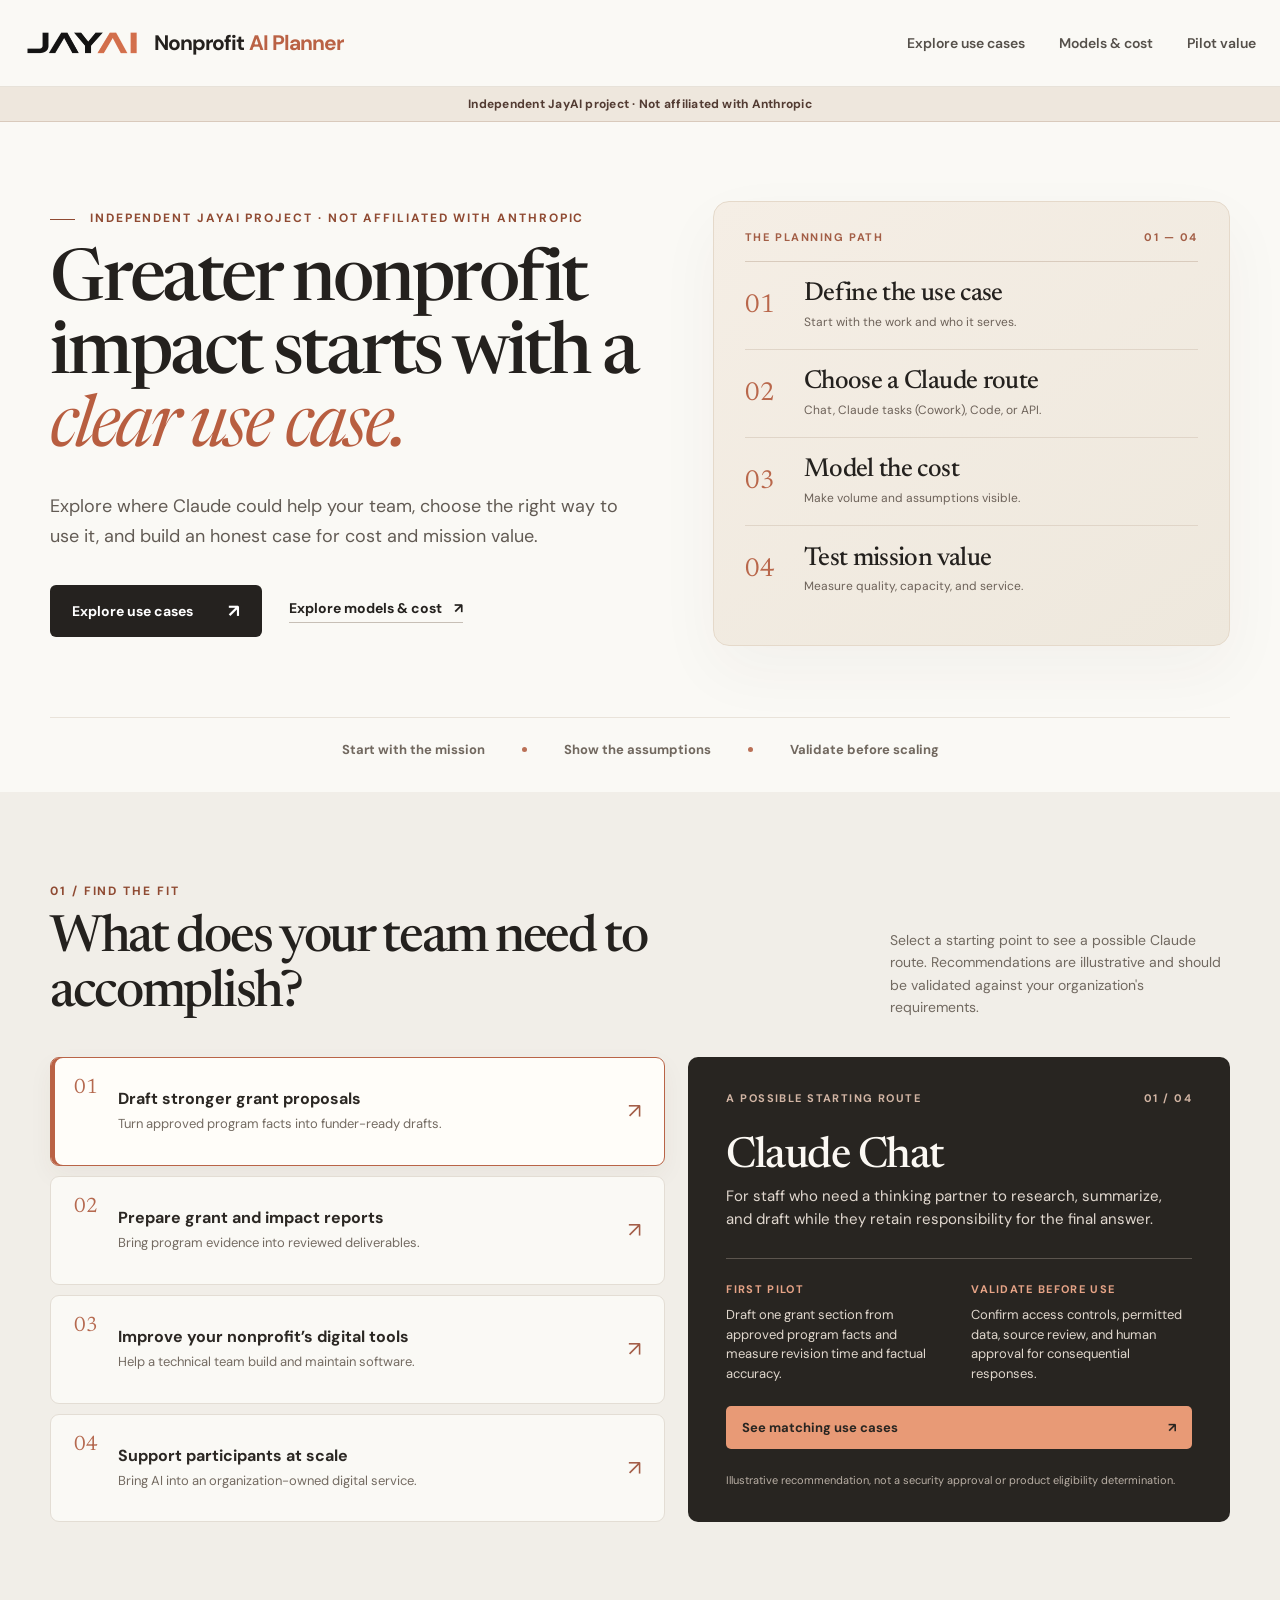
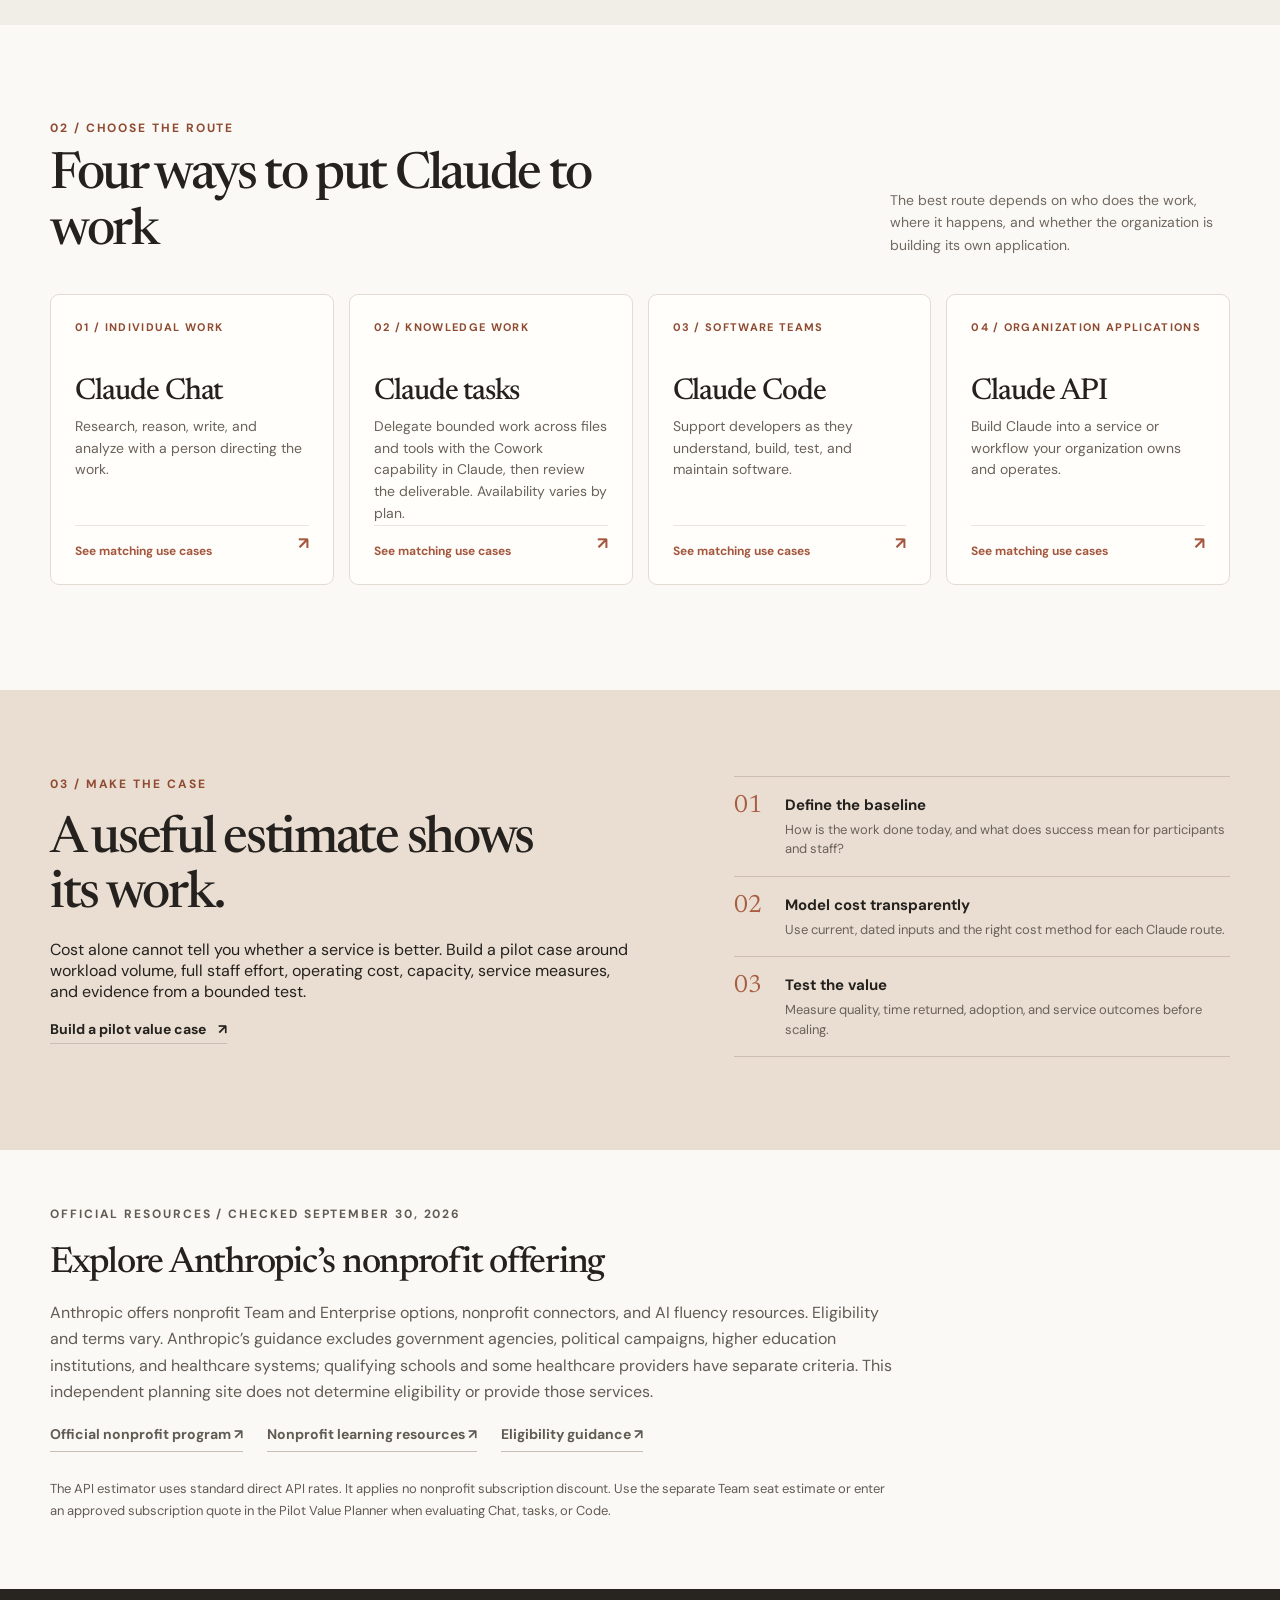
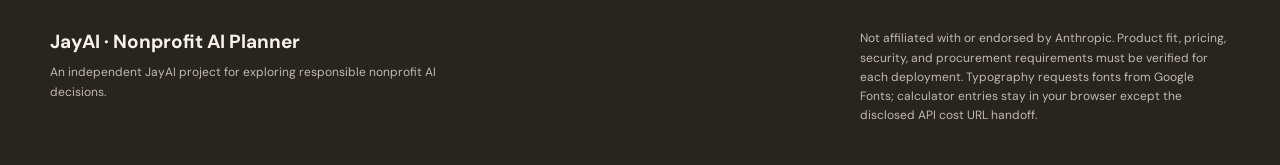
==== index.html @ 9b3931d1 "Build JayAI nonprofit AI planner with tailored catalog and cost handoffs" ====
<!doctype html>
<html lang="en">
  <head>
    <meta charset="UTF-8" />
    <meta name="viewport" content="width=device-width, initial-scale=1" />
    <meta name="theme-color" content="#faf9f5" />
    <meta name="description" content="Explore how nonprofit teams could use Claude to improve service delivery, estimate cost, and plan measurable outcomes." />
    <title>JayAI Nonprofit AI Planner | Explore a path from use case to mission value</title>
    <link rel="icon" href="assets/jayai-favicon.svg" type="image/svg+xml" />
    <link rel="stylesheet" href="styles.css?v=mobile-path-1" />
    <script src="app.js?v=mobile-path-1" defer></script>
  </head>
  <body>
    <a class="skip-link" href="#main">Skip to content</a>
    <header class="site-header">
      <div class="header-inner">
        <a class="brand" href="#top" aria-label="JayAI nonprofit planner home">
          <img src="assets/jayai-wordmark-transparent.png" alt="" width="120" height="34" />
          <span>Nonprofit<span class="brand-accent"> AI Planner</span></span>
        </a>
        <nav aria-label="Main navigation">
          <a href="use-cases.html">Explore use cases</a>
          <a href="models.html">Models & cost</a>
          <a href="pilot-value.html">Pilot value</a>
        </nav>
      </div>
    </header>

    <p class="independence-banner">Independent JayAI project · Not affiliated with Anthropic</p>
    <main id="main">
      <section class="hero wrap" id="top" aria-labelledby="hero-title">
        <div class="hero-copy">
          <p class="eyebrow"><span class="eyebrow-rule"></span> Independent JayAI project · Not affiliated with Anthropic</p>
          <h1 id="hero-title">Greater nonprofit impact starts with a <em>clear use case.</em></h1>
          <p class="hero-lede">Explore where Claude could help your team, choose the right way to use it, and build an honest case for cost and mission value.</p>
          <div class="hero-actions">
            <a class="button button-primary" href="use-cases.html">Explore use cases <span aria-hidden="true">↗</span></a>
            <a class="text-link" href="models.html">Explore models & cost <span aria-hidden="true">↗</span></a>
          </div>
        </div>
        <div class="hero-path">
          <div class="path-heading"><span>The planning path</span><span>01 — 04</span></div>
          <ol class="path-steps">
            <li><span class="path-number">01</span><div><strong>Define the use case</strong><p>Start with the work and who it serves.</p></div></li>
            <li><span class="path-number">02</span><div><strong>Choose a Claude route</strong><p>Chat, Claude tasks (Cowork), Code, or API.</p></div></li>
            <li><span class="path-number">03</span><div><strong>Model the cost</strong><p>Make volume and assumptions visible.</p></div></li>
            <li><span class="path-number">04</span><div><strong>Test mission value</strong><p>Measure quality, capacity, and service.</p></div></li>
          </ol>
        </div>
      </section>

      <div class="trust-line wrap" aria-label="Planning principles">
        <span>Start with the mission</span><span class="principle-separator" aria-hidden="true"></span>
        <span>Show the assumptions</span><span class="principle-separator" aria-hidden="true"></span>
        <span>Validate before scaling</span>
      </div>

      <section class="explore-section" id="explore" aria-labelledby="explore-title">
        <div class="wrap">
          <div class="section-heading">
            <div><p class="eyebrow">01 / Find the fit</p><h2 id="explore-title">What does your team need to accomplish?</h2></div>
            <p>Select a starting point to see a possible Claude route. Recommendations are illustrative and should be validated against your organization's requirements.</p>
          </div>
          <div class="explore-layout">
            <div class="scenario-list" role="group" aria-label="Nonprofit use case examples">
              <button class="scenario is-active" type="button" data-scenario="policy" aria-pressed="true"><span class="scenario-number">01</span><span class="scenario-text"><strong>Draft stronger grant proposals</strong><small>Turn approved program facts into funder-ready drafts.</small></span><span class="scenario-arrow" aria-hidden="true">↗</span></button>
              <button class="scenario" type="button" data-scenario="casework" aria-pressed="false"><span class="scenario-number">02</span><span class="scenario-text"><strong>Prepare grant and impact reports</strong><small>Bring program evidence into reviewed deliverables.</small></span><span class="scenario-arrow" aria-hidden="true">↗</span></button>
              <button class="scenario" type="button" data-scenario="software" aria-pressed="false"><span class="scenario-number">03</span><span class="scenario-text"><strong>Improve your nonprofit’s digital tools</strong><small>Help a technical team build and maintain software.</small></span><span class="scenario-arrow" aria-hidden="true">↗</span></button>
              <button class="scenario" type="button" data-scenario="participant" aria-pressed="false"><span class="scenario-number">04</span><span class="scenario-text"><strong>Support participants at scale</strong><small>Bring AI into an organization-owned digital service.</small></span><span class="scenario-arrow" aria-hidden="true">↗</span></button>
            </div>
            <article class="recommendation" aria-live="polite" aria-atomic="true">
              <div class="recommendation-top"><span class="result-label">A possible starting route</span><span class="result-indicator" id="result-index">01 / 04</span></div>
              <h3 id="route-title">Claude Chat</h3>
              <p class="result-purpose" id="route-purpose">For staff who need a thinking partner to research, summarize, and draft while they retain responsibility for the final answer.</p>
              <div class="result-divider"></div>
              <dl class="result-details"><div><dt>First pilot</dt><dd id="pilot-text">Draft one grant section from approved program facts and measure revision time and factual accuracy.</dd></div><div><dt>Validate before use</dt><dd id="check-text">Confirm access controls, permitted data, source review, and human approval for consequential responses.</dd></div></dl>
              <a class="recommendation-next" id="route-next" href="use-cases.html?route=Chat">See matching use cases <span aria-hidden="true">↗</span></a>
              <p class="result-note">Illustrative recommendation, not a security approval or product eligibility determination.</p>
            </article>
          </div>
        </div>
      </section>

      <section class="routes-section wrap" id="routes" aria-labelledby="routes-title">
        <div class="section-heading routes-heading"><div><p class="eyebrow">02 / Choose the route</p><h2 id="routes-title">Four ways to put Claude to work</h2></div><p>The best route depends on who does the work, where it happens, and whether the organization is building its own application.</p></div>
        <div class="route-grid">
          <article class="route-card"><span class="route-card-index">01 / Individual work</span><h3>Claude Chat</h3><p>Research, reason, write, and analyze with a person directing the work.</p><a class="route-card-foot" href="use-cases.html?route=Chat">See matching use cases <span aria-hidden="true">↗</span></a></article>
          <article class="route-card"><span class="route-card-index">02 / Knowledge work</span><h3>Claude tasks</h3><p>Delegate bounded work across files and tools with the Cowork capability in Claude, then review the deliverable. Availability varies by plan.</p><a class="route-card-foot" href="use-cases.html?route=Cowork">See matching use cases <span aria-hidden="true">↗</span></a></article>
          <article class="route-card"><span class="route-card-index">03 / Software teams</span><h3>Claude Code</h3><p>Support developers as they understand, build, test, and maintain software.</p><a class="route-card-foot" href="use-cases.html?route=Code">See matching use cases <span aria-hidden="true">↗</span></a></article>
          <article class="route-card"><span class="route-card-index">04 / Organization applications</span><h3>Claude API</h3><p>Build Claude into a service or workflow your organization owns and operates.</p><a class="route-card-foot" href="use-cases.html?route=API">See matching use cases <span aria-hidden="true">↗</span></a></article>
        </div>
      </section>

      <section class="approach-section" id="approach" aria-labelledby="approach-title"><div class="wrap approach-layout"><div><p class="eyebrow">03 / Make the case</p><h2 id="approach-title">A useful estimate shows its work.</h2><p>Cost alone cannot tell you whether a service is better. Build a pilot case around workload volume, full staff effort, operating cost, capacity, service measures, and evidence from a bounded test.</p><a class="text-link" href="pilot-value.html">Build a pilot value case <span aria-hidden="true">↗</span></a></div><ol class="approach-steps"><li><span>01</span><div><strong>Define the baseline</strong><p>How is the work done today, and what does success mean for participants and staff?</p></div></li><li><span>02</span><div><strong>Model cost transparently</strong><p>Use current, dated inputs and the right cost method for each Claude route.</p></div></li><li><span>03</span><div><strong>Test the value</strong><p>Measure quality, time returned, adoption, and service outcomes before scaling.</p></div></li></ol></div></section>
      <section class="nonprofit-context wrap" aria-labelledby="nonprofit-context-title"><p class="eyebrow">Official resources / checked September 30, 2026</p><h2 id="nonprofit-context-title">Explore Anthropic’s nonprofit offering</h2><p>Anthropic offers nonprofit Team and Enterprise options, nonprofit connectors, and AI fluency resources. Eligibility and terms vary. Anthropic’s guidance excludes government agencies, political campaigns, higher education institutions, and healthcare systems; qualifying schools and some healthcare providers have separate criteria. This independent planning site does not determine eligibility or provide those services.</p><p><a class="text-link" href="https://claude.com/solutions/nonprofits" target="_blank" rel="noopener noreferrer">Official nonprofit program ↗</a> <a class="text-link" href="https://academy.claude.com/collections/nonprofits" target="_blank" rel="noopener noreferrer">Nonprofit learning resources ↗</a> <a class="text-link" href="https://academy.claude.com/tutorials/getting-started-with-claude-for-nonprofits" target="_blank" rel="noopener noreferrer">Eligibility guidance ↗</a></p><p class="context-small">The API estimator uses standard direct API rates. It applies no nonprofit subscription discount. Use the separate Team seat estimate or enter an approved subscription quote in the Pilot Value Planner when evaluating Chat, tasks, or Code.</p></section>
    </main>

    <footer class="site-footer"><div class="wrap footer-inner"><div><strong>JayAI · Nonprofit AI Planner</strong><p>An independent JayAI project for exploring responsible nonprofit AI decisions.</p></div><p>Not affiliated with or endorsed by Anthropic. Product fit, pricing, security, and procurement requirements must be verified for each deployment. Typography requests fonts from Google Fonts; calculator entries stay in your browser except the disclosed API cost URL handoff.</p></div></footer>
  </body>
</html>
---- styles.css ----
@import url('https://fonts.googleapis.com/css2?family=DM+Sans:wght@400;500;600;700&family=Newsreader:opsz,wght@6..72,400;6..72,500;6..72,600&display=swap');

:root{font-family:'DM Sans',system-ui,sans-serif;color:#24211e;background:#faf9f5;font-synthesis:none;scroll-behavior:smooth}
*{box-sizing:border-box}body{margin:0}button,a{font:inherit}a{color:inherit;text-decoration:none}button{cursor:pointer;color:inherit}img{display:block;max-width:100%}.wrap{width:min(1180px,calc(100% - 48px));margin-inline:auto}.skip-link{position:absolute;left:16px;top:-80px;background:#24211e;color:#fff;padding:12px;z-index:10}.skip-link:focus{top:10px}a:focus-visible,button:focus-visible{outline:3px solid #bd694b;outline-offset:4px}
.site-header{border-bottom:1px solid #e7e2d9;background:#faf9f5}.header-inner{width:min(1280px,calc(100% - 48px));margin:auto;min-height:86px;display:flex;align-items:center;justify-content:space-between;gap:30px}.brand{display:flex;align-items:center;gap:10px;font-size:21px;font-weight:700;letter-spacing:-.055em;white-space:nowrap}.brand img{width:120px;height:34px;object-fit:cover;}.brand-accent{color:#ba6245}.site-header nav{display:flex;gap:34px;font-size:14px;font-weight:600;color:#55504a}.site-header nav a:hover,.text-link:hover{color:#b96043}
.hero{min-height:595px;display:grid;grid-template-columns:minmax(0,1.08fr) minmax(0,.92fr);align-items:center;gap:56px;padding-block:72px 64px}.eyebrow{font-size:12px;font-weight:700;letter-spacing:.16em;text-transform:uppercase;color:#a9573d;margin:0 0 21px}.eyebrow-rule{display:inline-block;width:25px;height:1px;background:currentColor;vertical-align:middle;margin-right:10px}.hero h1,.section-heading h2,.approach-layout h2{font-family:Newsreader,Georgia,serif;letter-spacing:-.045em;font-weight:500}.hero h1{font-size:clamp(51px,5.6vw,80px);line-height:1.02;max-width:720px;margin:0}.hero h1 em{font-weight:400;color:#b85e40}.hero-lede{font-size:18px;line-height:1.65;max-width:590px;color:#625b54;margin:26px 0 33px}.hero-actions{display:flex;align-items:center;gap:27px;flex-wrap:wrap}.button{display:inline-flex;align-items:center;justify-content:center;gap:35px;padding:17px 22px;border-radius:6px;font-weight:700;font-size:14px}.button-primary{background:#25221f;color:white}.button-primary:hover{background:#a9573d}.button span{font-size:18px;line-height:0}.text-link{font-size:14px;font-weight:700;border-bottom:1px solid #c7bfb6;padding-bottom:5px}.text-link span{margin-left:9px}
.hero-path{min-height:445px;min-width:0;padding:28px 31px 26px;border:1px solid #e5d9ca;border-radius:16px;background:linear-gradient(145deg,#f5eee5,#eee8dd);box-shadow:0 24px 65px #5138290b}.path-heading{display:flex;justify-content:space-between;gap:15px;padding-bottom:17px;border-bottom:1px solid #d9cbbd;color:#a35e46;font-size:11px;font-weight:700;letter-spacing:.14em;text-transform:uppercase}.path-steps{list-style:none;margin:0;padding:0}.path-steps li{display:grid;grid-template-columns:42px minmax(0,1fr);gap:17px;align-items:center;min-height:88px;border-bottom:1px solid #e0d5c8}.path-steps li:last-child{border-bottom:0}.path-number{font-family:Newsreader,Georgia,serif;font-size:26px;color:#b9674b}.path-steps strong{display:block;font-family:Newsreader,Georgia,serif;font-size:26px;font-weight:500;letter-spacing:-.025em;line-height:1.1}.path-steps p{margin:5px 0 0;color:#6d6259;font-size:12px;line-height:1.45}
.trust-line{display:flex;align-items:center;justify-content:center;gap:37px;padding:23px 0 34px;color:#71685f;font-size:13px;font-weight:700;border-top:1px solid #e9e3da}.principle-separator{width:5px;height:5px;flex:0 0 5px;border-radius:50%;background:#ba7056}
.explore-section{background:#f1eee8;padding:91px 0 103px}.section-heading{display:flex;align-items:end;justify-content:space-between;gap:55px;margin-bottom:34px}.section-heading .eyebrow{margin-bottom:13px}.section-heading h2,.approach-layout h2{font-size:clamp(38px,4vw,56px);line-height:1.08;margin:0;max-width:650px}.section-heading>p{max-width:340px;margin:0 0 4px;color:#716960;font-size:14px;line-height:1.6}.explore-layout{display:grid;grid-template-columns:1fr .88fr;gap:23px}.scenario-list{display:grid;gap:10px}.scenario{background:#faf9f5;border:1px solid #e3ddd4;border-radius:9px;display:flex;align-items:center;text-align:left;gap:20px;min-height:98px;padding:20px 23px;color:#2b2723;transition:background .18s,border-color .18s,transform .18s}.scenario:hover{border-color:#bb806c;transform:translateY(-2px)}.scenario.is-active{background:#fffdf9;border-color:#b96447;box-shadow:inset 4px 0 #ba6245,0 9px 24px #4a37200d}.scenario-number{align-self:flex-start;font-family:Newsreader,serif;font-size:21px;color:#b5694f}.scenario-text{display:grid;gap:6px;flex:1}.scenario-text strong{font-size:16px}.scenario-text small{font-size:13px;line-height:1.4;color:#746b62}.scenario-arrow{color:#a35d47;font-size:21px}.recommendation{background:#282521;color:#fbf8f3;border-radius:10px;min-height:425px;padding:34px 38px;display:flex;flex-direction:column}.recommendation-top{display:flex;justify-content:space-between;gap:15px;font-size:11px;font-weight:700;letter-spacing:.13em;text-transform:uppercase;color:#d2b5a4}.recommendation h3{font-family:Newsreader,serif;font-weight:500;font-size:43px;letter-spacing:-.035em;margin:30px 0 7px}.result-purpose{font-size:15px;line-height:1.55;color:#e1d8cf;margin:0}.result-divider{height:1px;background:#5c554e;margin:27px 0 23px}.result-details{display:grid;grid-template-columns:1fr 1fr;gap:24px;margin:0}.result-details dt{font-size:11px;letter-spacing:.12em;text-transform:uppercase;font-weight:700;color:#e7a487;margin-bottom:9px}.result-details dd{margin:0;font-size:13px;line-height:1.5;color:#e0d7cd}.result-note{margin:auto 0 0;padding-top:24px;font-size:11px;color:#b9afa5;line-height:1.4}
.routes-section{padding-block:95px 105px}.route-grid{display:grid;grid-template-columns:repeat(4,minmax(0,1fr));gap:15px}.route-card{min-height:285px;border:1px solid #e3dcd2;border-radius:9px;background:#fffefa;padding:25px 24px;display:flex;flex-direction:column}.route-card-index{color:#ae6147;font-size:11px;letter-spacing:.12em;text-transform:uppercase;font-weight:700}.route-card h3{font-family:Newsreader,serif;font-size:30px;font-weight:500;letter-spacing:-.035em;margin:43px 0 9px}.route-card p{font-size:14px;line-height:1.55;color:#6a625a;margin:0}.route-card-foot{display:flex;justify-content:space-between;gap:8px;color:#a4573e;font-size:12px;font-weight:700;border-top:1px solid #ece5db;padding-top:17px;margin-top:auto}.route-card-foot span{font-size:17px;line-height:0}
.approach-section{background:#e9ded1;padding:86px 0 93px}.approach-layout{display:grid;grid-template-columns:1fr .85fr;gap:100px}.approach-layout h2{max-width:500px}.approach-layout>div>p:last-child{font-size:16px;line-height:1.65;color:#5c544d;max-width:530px}.approach-steps{list-style:none;padding:0;margin:0}.approach-steps li{display:flex;gap:23px;padding:17px 0;border-bottom:1px solid #cdbeb0}.approach-steps li:first-child{border-top:1px solid #cdbeb0}.approach-steps li>span{font-family:Newsreader,serif;font-size:25px;color:#a85d43}.approach-steps strong{font-size:15px}.approach-steps p{font-size:13px;line-height:1.5;color:#6a625a;margin:5px 0 0}.site-footer{background:#282521;color:#f8f2e9;padding:40px 0}.footer-inner{display:flex;justify-content:space-between;gap:40px}.footer-inner>div{max-width:420px}.footer-inner strong{font-size:19px}.footer-inner p{font-size:12px;line-height:1.6;color:#c2b8ae;margin:9px 0 0}.footer-inner>p{max-width:370px;margin:0}
@media(max-width:960px){.hero{gap:25px}.hero-path{padding:22px;min-height:390px}.path-steps li{min-height:78px}.path-steps strong{font-size:23px}.route-grid{grid-template-columns:repeat(2,1fr)}.approach-layout{gap:50px}.explore-layout{grid-template-columns:1fr}.recommendation{min-height:370px}}
@media(max-width:680px){.wrap,.header-inner{width:min(100% - 32px,1180px)}.header-inner{min-height:92px;flex-wrap:wrap;align-content:center;gap:8px}.brand{font-size:19px}.brand img{width:96px;height:29px}.site-header nav{width:100%;gap:18px;font-size:11px;overflow-x:auto;white-space:nowrap;padding-bottom:3px}.hero{display:flex;flex-direction:column;align-items:stretch;gap:35px;padding-block:57px 30px;min-height:0}.hero h1{font-size:clamp(47px,12vw,65px)}.hero-lede{font-size:16px}.hero-path{min-height:0;padding:19px 21px;border-radius:12px}.path-heading{padding-bottom:12px;font-size:10px}.path-steps li{grid-template-columns:32px minmax(0,1fr);gap:12px;min-height:66px}.path-number{font-size:22px}.path-steps strong{font-size:21px}.path-steps p{font-size:11px;margin-top:2px}.trust-line{gap:12px;justify-content:space-between;font-size:10px;text-align:center;padding:20px 0 24px}.principle-separator{width:4px;height:4px;flex-basis:4px}.explore-section,.routes-section,.approach-section{padding-block:65px}.section-heading{display:block}.section-heading h2,.approach-layout h2{font-size:42px}.section-heading>p{max-width:100%;margin-top:17px}.scenario{min-height:88px;padding:17px;gap:13px}.scenario-text strong{font-size:14px}.scenario-text small{font-size:12px}.recommendation{padding:27px 24px}.result-details{grid-template-columns:1fr;gap:17px}.route-grid{grid-template-columns:1fr}.route-card{min-height:220px}.route-card h3{margin-top:26px}.approach-layout{grid-template-columns:1fr;gap:30px}.footer-inner{display:block}.footer-inner>p{margin-top:25px}}
@media(prefers-reduced-motion:reduce){:root{scroll-behavior:auto}.scenario{transition:none}}
.independence-banner{margin:0;background:#eee7dd;border-bottom:1px solid #d9cabc;color:#523b32;padding:9px 24px;text-align:center;font-size:12px;font-weight:700;letter-spacing:.02em}
.field-error{display:block;color:#9c382c;font-size:11px;line-height:1.4;font-weight:700;margin:4px 0 0}
.field-error:empty{display:none}
[aria-invalid="true"]{border-color:#9c382c!important}
.noscript-note{padding:16px;text-align:center;background:#fff1e7;color:#592e21}
.eyebrow,.route-card-index{color:#8f4a32}
.site-header nav a{display:inline-flex;align-items:center;min-height:30px}
.catalog-view button span{opacity:1;color:#554e46}
.recommendation-next{display:inline-flex;align-items:center;justify-content:space-between;gap:16px;margin-top:23px;padding:13px 16px;border-radius:5px;background:#e89a76;color:#282521;font-size:13px;font-weight:700}
.recommendation-next:hover{background:#f3b28e}
@media(max-width:680px){.recommendation{min-height:0;scroll-margin-top:16px}.recommendation h3{margin-top:22px}.recommendation-next{width:100%}}
.mobile-live-summary{display:none}
@media(max-width:680px){.mobile-live-summary:not([hidden]){position:fixed;z-index:20;left:0;right:0;bottom:0;display:flex;align-items:center;justify-content:space-between;gap:14px;min-height:68px;padding:10px 18px calc(10px + env(safe-area-inset-bottom));background:#282521;color:#faf7f1;box-shadow:0 -8px 30px #24211e33}.mobile-live-summary span{display:grid;gap:3px;min-width:0}.mobile-live-summary small{font-size:10px;line-height:1.2;color:#e2b199}.mobile-live-summary strong{font-size:16px;line-height:1.2;overflow-wrap:anywhere}.mobile-live-summary .mobile-summary-arrow{display:block;font-size:20px;color:#e89a76}.mobile-live-summary:focus-visible{outline:3px solid #e89a76;outline-offset:-4px}}

/* The longer nonprofit name needs its own narrow-screen header treatment. */
.nonprofit-context{padding-block:55px}.nonprofit-context h2{font-family:Newsreader,Georgia,serif;font-size:36px;font-weight:500;letter-spacing:-.035em;margin:0 0 18px}.nonprofit-context p{max-width:850px;line-height:1.65;color:#625b54}.nonprofit-context .text-link{display:inline-block;margin:0 20px 10px 0}.context-small{font-size:13px}.brand>span{letter-spacing:-.045em}
@media(max-width:480px){.brand{font-size:17px;gap:7px}.brand img{width:72px;height:24px}.nonprofit-context h2{font-size:30px}}
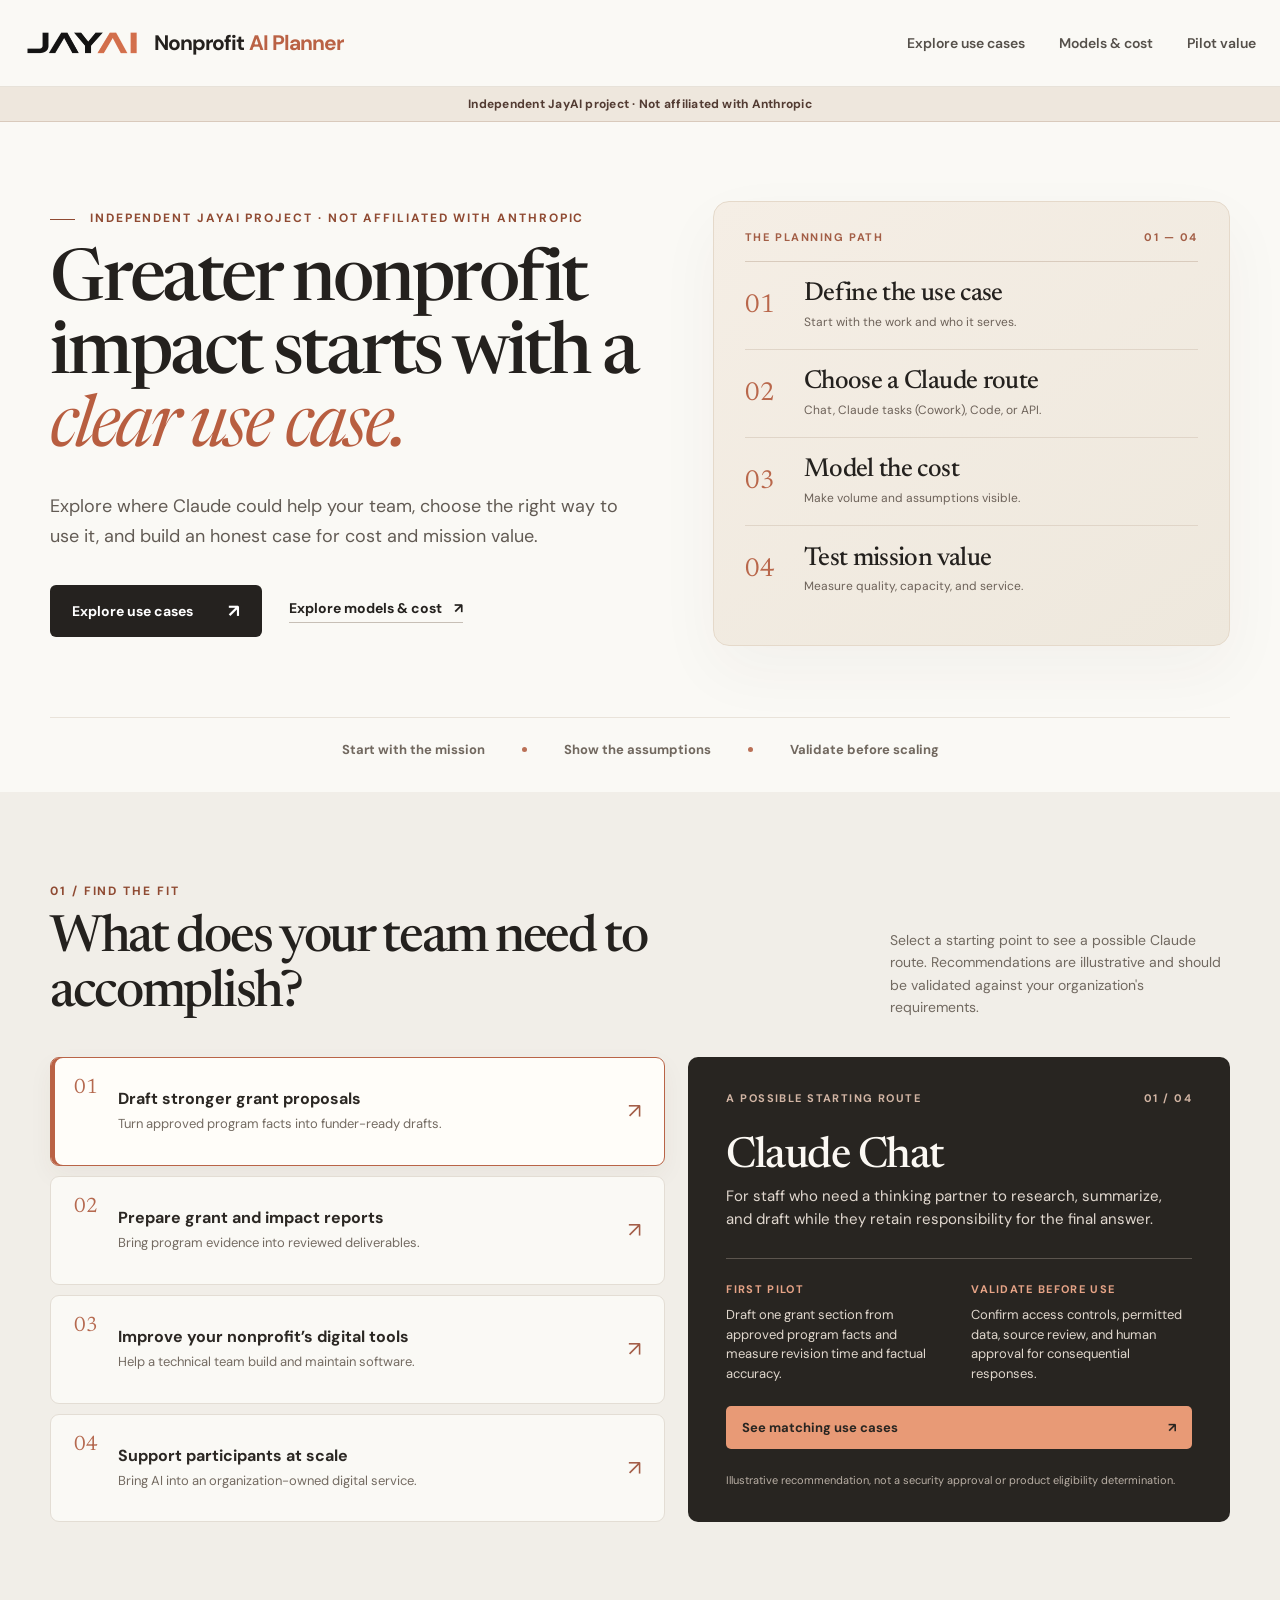
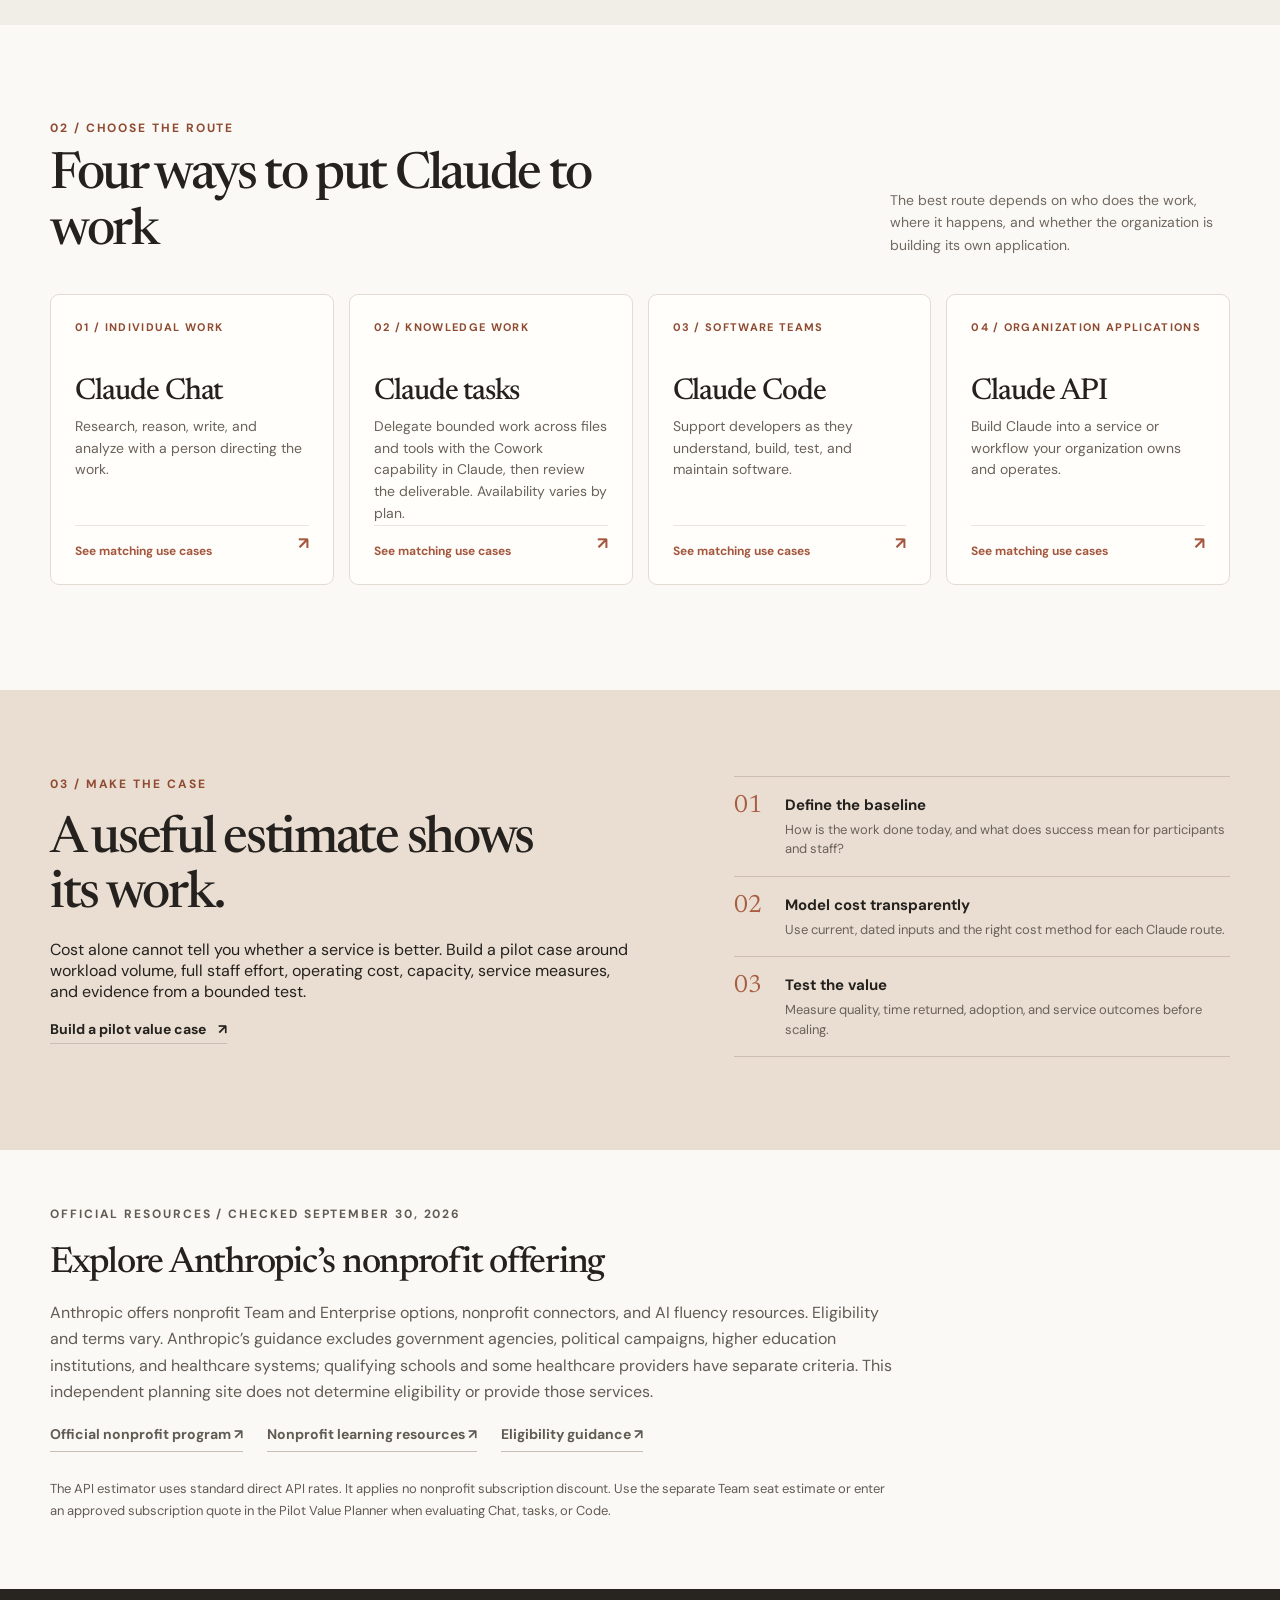
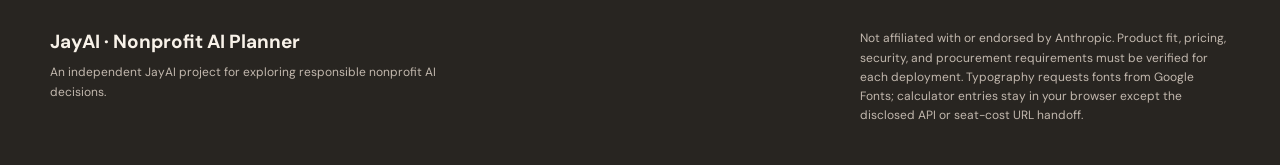
==== commit a00af43d: "Record desktop and mobile validation and clarify cost disclosures" ====
--- a/index.html
+++ b/index.html
@@ -95,6 +95,6 @@
       <section class="nonprofit-context wrap" aria-labelledby="nonprofit-context-title"><p class="eyebrow">Official resources / checked September 30, 2026</p><h2 id="nonprofit-context-title">Explore Anthropic’s nonprofit offering</h2><p>Anthropic offers nonprofit Team and Enterprise options, nonprofit connectors, and AI fluency resources. Eligibility and terms vary. Anthropic’s guidance excludes government agencies, political campaigns, higher education institutions, and healthcare systems; qualifying schools and some healthcare providers have separate criteria. This independent planning site does not determine eligibility or provide those services.</p><p><a class="text-link" href="https://claude.com/solutions/nonprofits" target="_blank" rel="noopener noreferrer">Official nonprofit program ↗</a> <a class="text-link" href="https://academy.claude.com/collections/nonprofits" target="_blank" rel="noopener noreferrer">Nonprofit learning resources ↗</a> <a class="text-link" href="https://academy.claude.com/tutorials/getting-started-with-claude-for-nonprofits" target="_blank" rel="noopener noreferrer">Eligibility guidance ↗</a></p><p class="context-small">The API estimator uses standard direct API rates. It applies no nonprofit subscription discount. Use the separate Team seat estimate or enter an approved subscription quote in the Pilot Value Planner when evaluating Chat, tasks, or Code.</p></section>
     </main>
 
-    <footer class="site-footer"><div class="wrap footer-inner"><div><strong>JayAI · Nonprofit AI Planner</strong><p>An independent JayAI project for exploring responsible nonprofit AI decisions.</p></div><p>Not affiliated with or endorsed by Anthropic. Product fit, pricing, security, and procurement requirements must be verified for each deployment. Typography requests fonts from Google Fonts; calculator entries stay in your browser except the disclosed API cost URL handoff.</p></div></footer>
+    <footer class="site-footer"><div class="wrap footer-inner"><div><strong>JayAI · Nonprofit AI Planner</strong><p>An independent JayAI project for exploring responsible nonprofit AI decisions.</p></div><p>Not affiliated with or endorsed by Anthropic. Product fit, pricing, security, and procurement requirements must be verified for each deployment. Typography requests fonts from Google Fonts; calculator entries stay in your browser except the disclosed API or seat-cost URL handoff.</p></div></footer>
   </body>
 </html>
